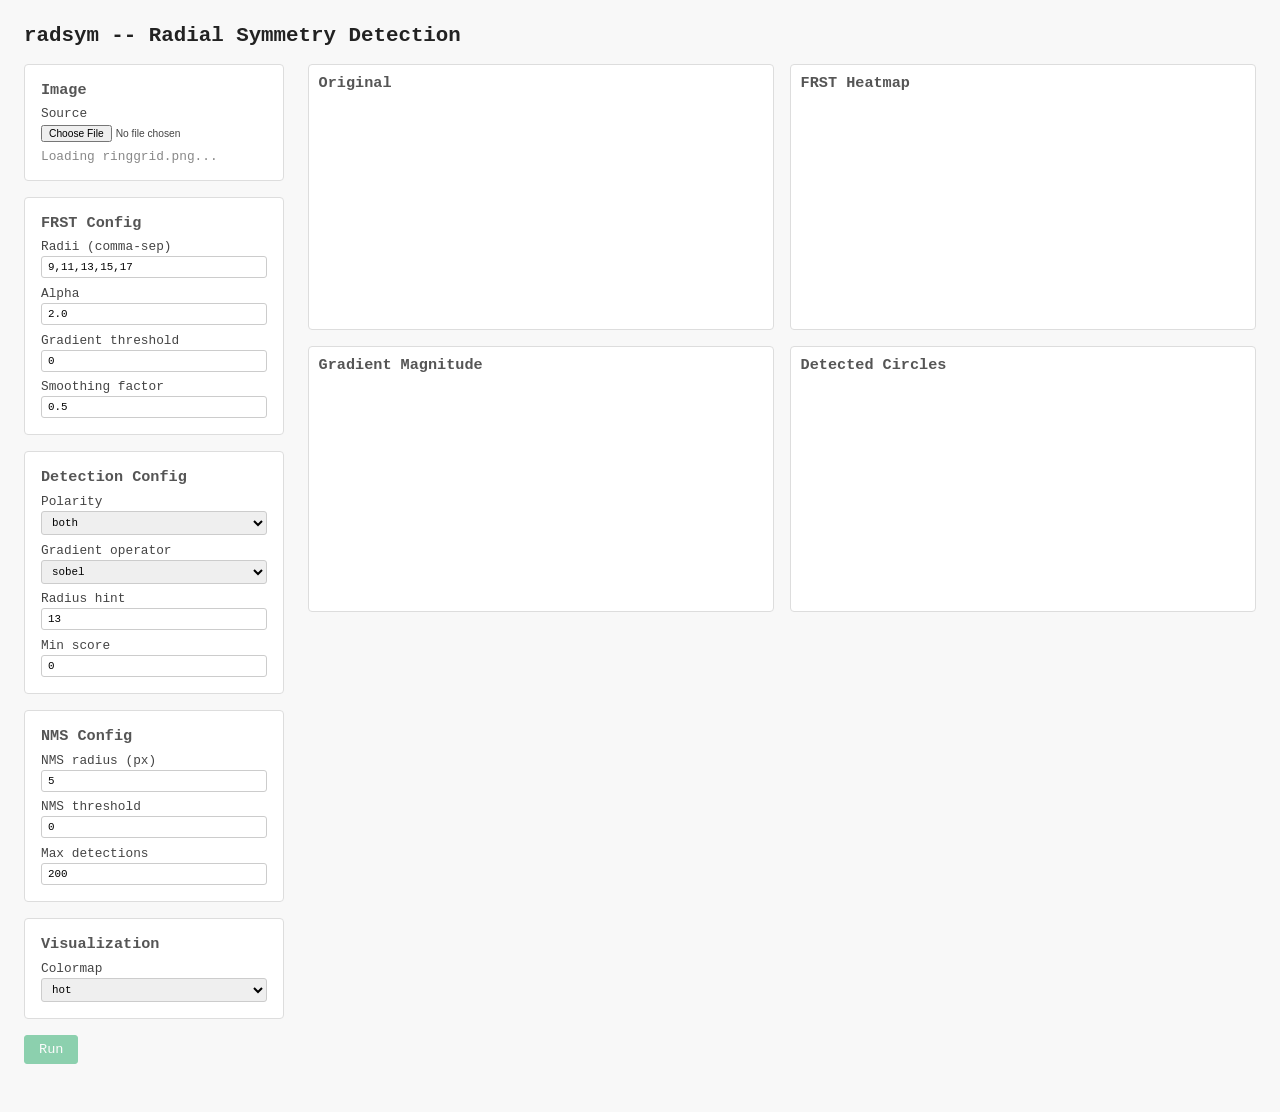
==== demo/index.html @ febe5641 "Add WASM correctness tests, browser demo, and CI fixes - Fix release-npm.yml tag parsing: strip `v` " ====
<!DOCTYPE html>
<html lang="en">
<head>
  <meta charset="utf-8">
  <title>radsym -- Radial Symmetry Detection</title>
  <style>
    * { box-sizing: border-box; margin: 0; padding: 0; }
    body { font-family: "SF Mono", "Menlo", "Consolas", monospace; background: #f8f8f8; color: #222; padding: 1.5em; }
    h1 { font-size: 1.3em; margin-bottom: 0.8em; }
    h2 { font-size: 0.95em; margin-bottom: 0.4em; color: #555; }

    .layout { display: flex; gap: 1.5em; }
    .sidebar { width: 260px; flex-shrink: 0; }
    .main { flex: 1; min-width: 0; }

    .panel { background: #fff; border: 1px solid #ddd; padding: 1em; margin-bottom: 1em; border-radius: 4px; }
    label { display: block; font-size: 0.8em; margin-top: 0.6em; color: #444; }
    label:first-child { margin-top: 0; }
    input[type="text"], input[type="number"], select {
      width: 100%; padding: 4px 6px; font-family: inherit; font-size: 0.85em;
      border: 1px solid #ccc; border-radius: 3px; margin-top: 2px;
    }

    .btn-row { display: flex; gap: 0.5em; margin-top: 1em; }
    button {
      padding: 6px 14px; font-family: inherit; font-size: 0.85em;
      border: 1px solid #888; border-radius: 3px; cursor: pointer; background: #fff;
    }
    button:hover { background: #eee; }
    button.primary { background: #2a6; color: #fff; border-color: #2a6; }
    button.primary:hover { background: #196; }
    button:disabled { opacity: 0.5; cursor: not-allowed; }

    .grid { display: grid; grid-template-columns: 1fr 1fr; gap: 1em; }
    .cell { background: #fff; border: 1px solid #ddd; padding: 0.6em; border-radius: 4px; }
    .cell h2 { margin-bottom: 0.3em; }
    .cell canvas { display: block; width: 100%; height: auto; image-rendering: pixelated; }

    #timing { font-size: 0.8em; color: #666; margin-top: 0.8em; line-height: 1.6; }
    #status { font-size: 0.8em; color: #888; margin-top: 0.5em; }

    input[type="file"] { font-size: 0.8em; margin-top: 4px; }
  </style>
</head>
<body>
  <h1>radsym -- Radial Symmetry Detection</h1>

  <div class="layout">
    <div class="sidebar">
      <div class="panel">
        <h2>Image</h2>
        <label>Source
          <input type="file" id="fileInput" accept="image/*">
        </label>
        <div id="status">Loading ringgrid.png...</div>
      </div>

      <div class="panel">
        <h2>FRST Config</h2>
        <label>Radii (comma-sep)
          <input type="text" id="radii" value="9,11,13,15,17">
        </label>
        <label>Alpha
          <input type="number" id="alpha" value="2.0" step="0.1" min="0.1">
        </label>
        <label>Gradient threshold
          <input type="number" id="gradThreshold" value="0" step="0.5" min="0">
        </label>
        <label>Smoothing factor
          <input type="number" id="smoothing" value="0.5" step="0.1" min="0">
        </label>
      </div>

      <div class="panel">
        <h2>Detection Config</h2>
        <label>Polarity
          <select id="polarity">
            <option value="dark">dark</option>
            <option value="bright">bright</option>
            <option value="both" selected>both</option>
          </select>
        </label>
        <label>Gradient operator
          <select id="gradOp">
            <option value="sobel" selected>sobel</option>
            <option value="scharr">scharr</option>
          </select>
        </label>
        <label>Radius hint
          <input type="number" id="radiusHint" value="13" step="1" min="1">
        </label>
        <label>Min score
          <input type="number" id="minScore" value="0" step="0.01" min="0">
        </label>
      </div>

      <div class="panel">
        <h2>NMS Config</h2>
        <label>NMS radius (px)
          <input type="number" id="nmsRadius" value="5" step="1" min="1">
        </label>
        <label>NMS threshold
          <input type="number" id="nmsThreshold" value="0" step="0.01" min="0">
        </label>
        <label>Max detections
          <input type="number" id="maxDetections" value="200" step="10" min="1">
        </label>
      </div>

      <div class="panel">
        <h2>Visualization</h2>
        <label>Colormap
          <select id="colormap">
            <option value="hot" selected>hot</option>
            <option value="jet">jet</option>
            <option value="magma">magma</option>
          </select>
        </label>
      </div>

      <div class="btn-row">
        <button id="runBtn" class="primary" disabled>Run</button>
      </div>
      <div id="timing"></div>
    </div>

    <div class="main">
      <div class="grid">
        <div class="cell">
          <h2>Original</h2>
          <canvas id="cvOriginal"></canvas>
        </div>
        <div class="cell">
          <h2>FRST Heatmap</h2>
          <canvas id="cvHeatmap"></canvas>
        </div>
        <div class="cell">
          <h2>Gradient Magnitude</h2>
          <canvas id="cvGradient"></canvas>
        </div>
        <div class="cell">
          <h2>Detected Circles</h2>
          <canvas id="cvCircles"></canvas>
        </div>
      </div>
    </div>
  </div>

  <script type="module" src="app.js"></script>
</body>
</html>
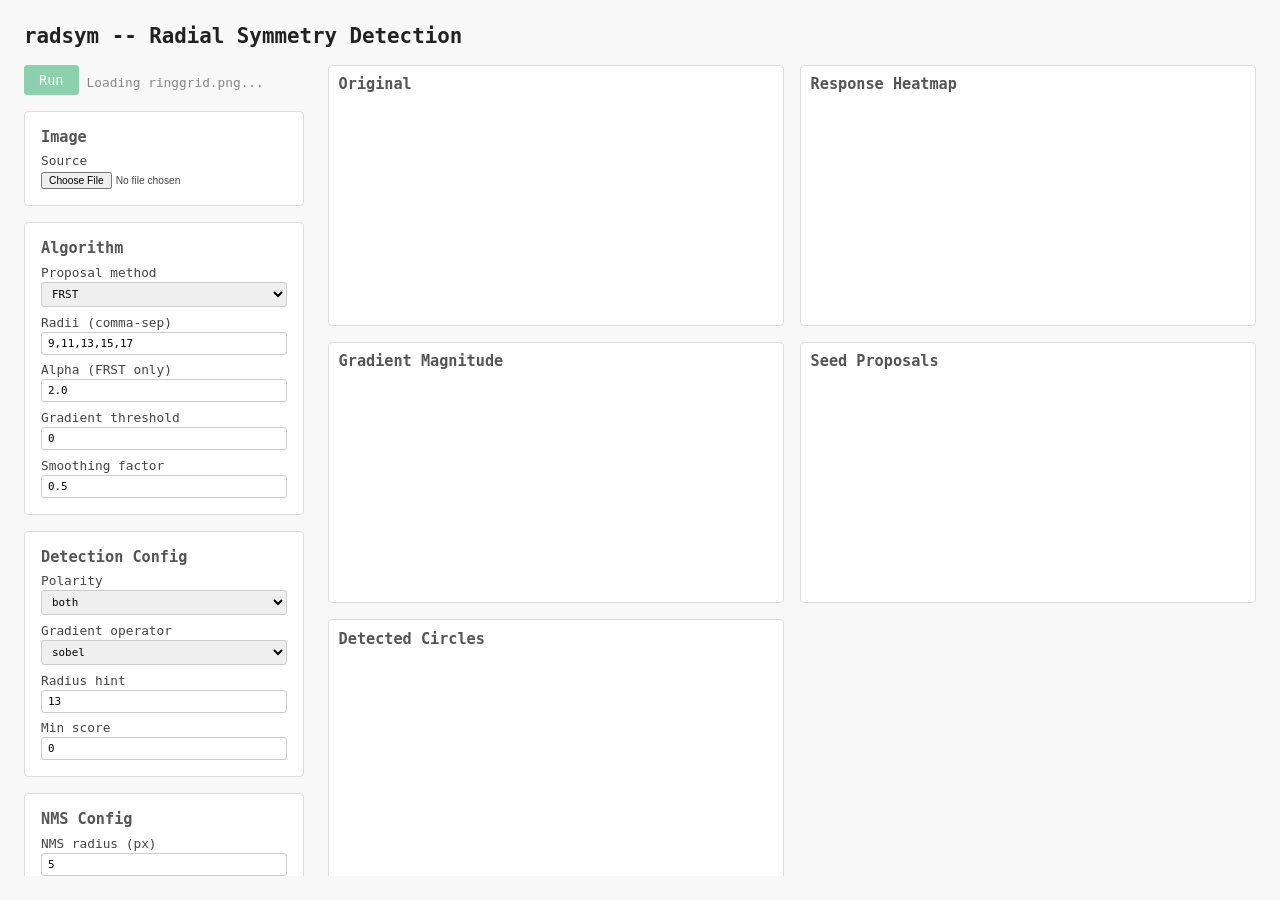
==== commit 62a12b67: "Restore gradient magnitude panel, independent scroll, Run button at top - Restore Gradient Magnitude" ====
--- a/demo/index.html
+++ b/demo/index.html
@@ -5,23 +5,32 @@
   <title>radsym -- Radial Symmetry Detection</title>
   <style>
     * { box-sizing: border-box; margin: 0; padding: 0; }
-    body { font-family: "SF Mono", "Menlo", "Consolas", monospace; background: #f8f8f8; color: #222; padding: 1.5em; }
-    h1 { font-size: 1.3em; margin-bottom: 0.8em; }
+    html, body { height: 100%; }
+    body { font-family: "SF Mono", "Menlo", "Consolas", monospace; background: #f8f8f8; color: #222; padding: 1.5em; display: flex; flex-direction: column; }
+    h1 { font-size: 1.3em; margin-bottom: 0.8em; flex-shrink: 0; }
     h2 { font-size: 0.95em; margin-bottom: 0.4em; color: #555; }
 
-    .layout { display: flex; gap: 1.5em; }
-    .sidebar { width: 260px; flex-shrink: 0; }
-    .main { flex: 1; min-width: 0; }
+    .layout { display: flex; gap: 1.5em; flex: 1; min-height: 0; }
+    .sidebar { width: 280px; flex-shrink: 0; overflow-y: auto; }
+    .main { flex: 1; min-width: 0; overflow-y: auto; }
 
     .panel { background: #fff; border: 1px solid #ddd; padding: 1em; margin-bottom: 1em; border-radius: 4px; }
     label { display: block; font-size: 0.8em; margin-top: 0.6em; color: #444; }
     label:first-child { margin-top: 0; }
+    label.inline { display: inline-flex; align-items: center; gap: 0.3em; margin-top: 0.5em; }
     input[type="text"], input[type="number"], select {
       width: 100%; padding: 4px 6px; font-family: inherit; font-size: 0.85em;
       border: 1px solid #ccc; border-radius: 3px; margin-top: 2px;
     }
-
-    .btn-row { display: flex; gap: 0.5em; margin-top: 1em; }
+    input[type="checkbox"] { margin: 0; }
+
+    details.panel > summary { cursor: pointer; list-style: none; }
+    details.panel > summary::-webkit-details-marker { display: none; }
+    details.panel > summary::before { content: "\25b6"; display: inline-block; width: 1em; font-size: 0.7em; transition: transform 0.15s; }
+    details.panel[open] > summary::before { transform: rotate(90deg); }
+    details.panel > summary h2 { display: inline; }
+
+    .btn-row { display: flex; gap: 0.5em; margin-bottom: 1em; }
     button {
       padding: 6px 14px; font-family: inherit; font-size: 0.85em;
       border: 1px solid #888; border-radius: 3px; cursor: pointer; background: #fff;
@@ -32,14 +41,16 @@
     button:disabled { opacity: 0.5; cursor: not-allowed; }
 
     .grid { display: grid; grid-template-columns: 1fr 1fr; gap: 1em; }
-    .cell { background: #fff; border: 1px solid #ddd; padding: 0.6em; border-radius: 4px; }
+    .cell { background: #fff; border: 1px solid #ddd; padding: 0.6em; border-radius: 4px; position: relative; }
     .cell h2 { margin-bottom: 0.3em; }
     .cell canvas { display: block; width: 100%; height: auto; image-rendering: pixelated; }
 
     #timing { font-size: 0.8em; color: #666; margin-top: 0.8em; line-height: 1.6; }
     #status { font-size: 0.8em; color: #888; margin-top: 0.5em; }
-
     input[type="file"] { font-size: 0.8em; margin-top: 4px; }
+
+    #detailBox { display: none; margin-top: 1em; }
+    #detailBox pre { font-size: 0.78em; line-height: 1.5; white-space: pre-wrap; }
   </style>
 </head>
 <body>
@@ -47,20 +58,33 @@
 
   <div class="layout">
     <div class="sidebar">
+      <div class="btn-row">
+        <button id="runBtn" class="primary" disabled>Run</button>
+        <span id="status" style="font-size:0.8em; color:#888; align-self:center;">Loading ringgrid.png...</span>
+      </div>
+      <div id="timing"></div>
+
       <div class="panel">
         <h2>Image</h2>
         <label>Source
           <input type="file" id="fileInput" accept="image/*">
         </label>
-        <div id="status">Loading ringgrid.png...</div>
-      </div>
-
-      <div class="panel">
-        <h2>FRST Config</h2>
+      </div>
+
+      <div class="panel">
+        <h2>Algorithm</h2>
+        <label>Proposal method
+          <select id="algorithm">
+            <option value="frst" selected>FRST</option>
+            <option value="frst_fused">FRST (fused)</option>
+            <option value="rsd">RSD</option>
+            <option value="rsd_fused">RSD (fused)</option>
+          </select>
+        </label>
         <label>Radii (comma-sep)
           <input type="text" id="radii" value="9,11,13,15,17">
         </label>
-        <label>Alpha
+        <label>Alpha (FRST only)
           <input type="number" id="alpha" value="2.0" step="0.1" min="0.1">
         </label>
         <label>Gradient threshold
@@ -107,6 +131,41 @@
         </label>
       </div>
 
+      <details class="panel">
+        <summary><h2>Support Scoring</h2></summary>
+        <label>Angular samples
+          <input type="number" id="numAngularSamples" value="64" step="8" min="4">
+        </label>
+        <label>Radial samples
+          <input type="number" id="numRadialSamples" value="9" step="1" min="1">
+        </label>
+        <label>Annulus margin
+          <input type="number" id="annulusMargin" value="0.3" step="0.05" min="0.01">
+        </label>
+        <label>Min samples
+          <input type="number" id="minSamples" value="8" step="1" min="1">
+        </label>
+        <label>Weight: ringness
+          <input type="number" id="weightRingness" value="0.6" step="0.05" min="0" max="1">
+        </label>
+        <label>Weight: coverage
+          <input type="number" id="weightCoverage" value="0.4" step="0.05" min="0" max="1">
+        </label>
+      </details>
+
+      <details class="panel">
+        <summary><h2>Refinement</h2></summary>
+        <label>Max iterations
+          <input type="number" id="maxIterations" value="10" step="1" min="1">
+        </label>
+        <label>Convergence tolerance (px)
+          <input type="number" id="convergenceTol" value="0.1" step="0.01" min="0.001">
+        </label>
+        <label>Max center drift (x radius)
+          <input type="number" id="maxCenterDrift" value="0.5" step="0.1" min="0.1">
+        </label>
+      </details>
+
       <div class="panel">
         <h2>Visualization</h2>
         <label>Colormap
@@ -116,12 +175,19 @@
             <option value="magma">magma</option>
           </select>
         </label>
-      </div>
-
-      <div class="btn-row">
-        <button id="runBtn" class="primary" disabled>Run</button>
-      </div>
-      <div id="timing"></div>
+        <label>Overlay color mode
+          <select id="colorMode">
+            <option value="score" selected>Total score</option>
+            <option value="ringness">Ringness</option>
+            <option value="coverage">Angular coverage</option>
+            <option value="status">Refinement status</option>
+          </select>
+        </label>
+        <label class="inline"><input type="checkbox" id="showLabels"> Score labels</label>
+        <label class="inline"><input type="checkbox" id="showAnnulus"> Annulus rings</label>
+        <label class="inline"><input type="checkbox" id="showStatus"> Status icons</label>
+        <label class="inline"><input type="checkbox" id="showLegend" checked> Legend</label>
+      </div>
     </div>
 
     <div class="main">
@@ -131,7 +197,7 @@
           <canvas id="cvOriginal"></canvas>
         </div>
         <div class="cell">
-          <h2>FRST Heatmap</h2>
+          <h2 id="heatmapTitle">Response Heatmap</h2>
           <canvas id="cvHeatmap"></canvas>
         </div>
         <div class="cell">
@@ -139,9 +205,17 @@
           <canvas id="cvGradient"></canvas>
         </div>
         <div class="cell">
+          <h2>Seed Proposals</h2>
+          <canvas id="cvProposals"></canvas>
+        </div>
+        <div class="cell">
           <h2>Detected Circles</h2>
           <canvas id="cvCircles"></canvas>
         </div>
+      </div>
+      <div id="detailBox" class="panel">
+        <h2>Detection Detail</h2>
+        <pre id="detailContent">Click a detection in the overlay to inspect it.</pre>
       </div>
     </div>
   </div>
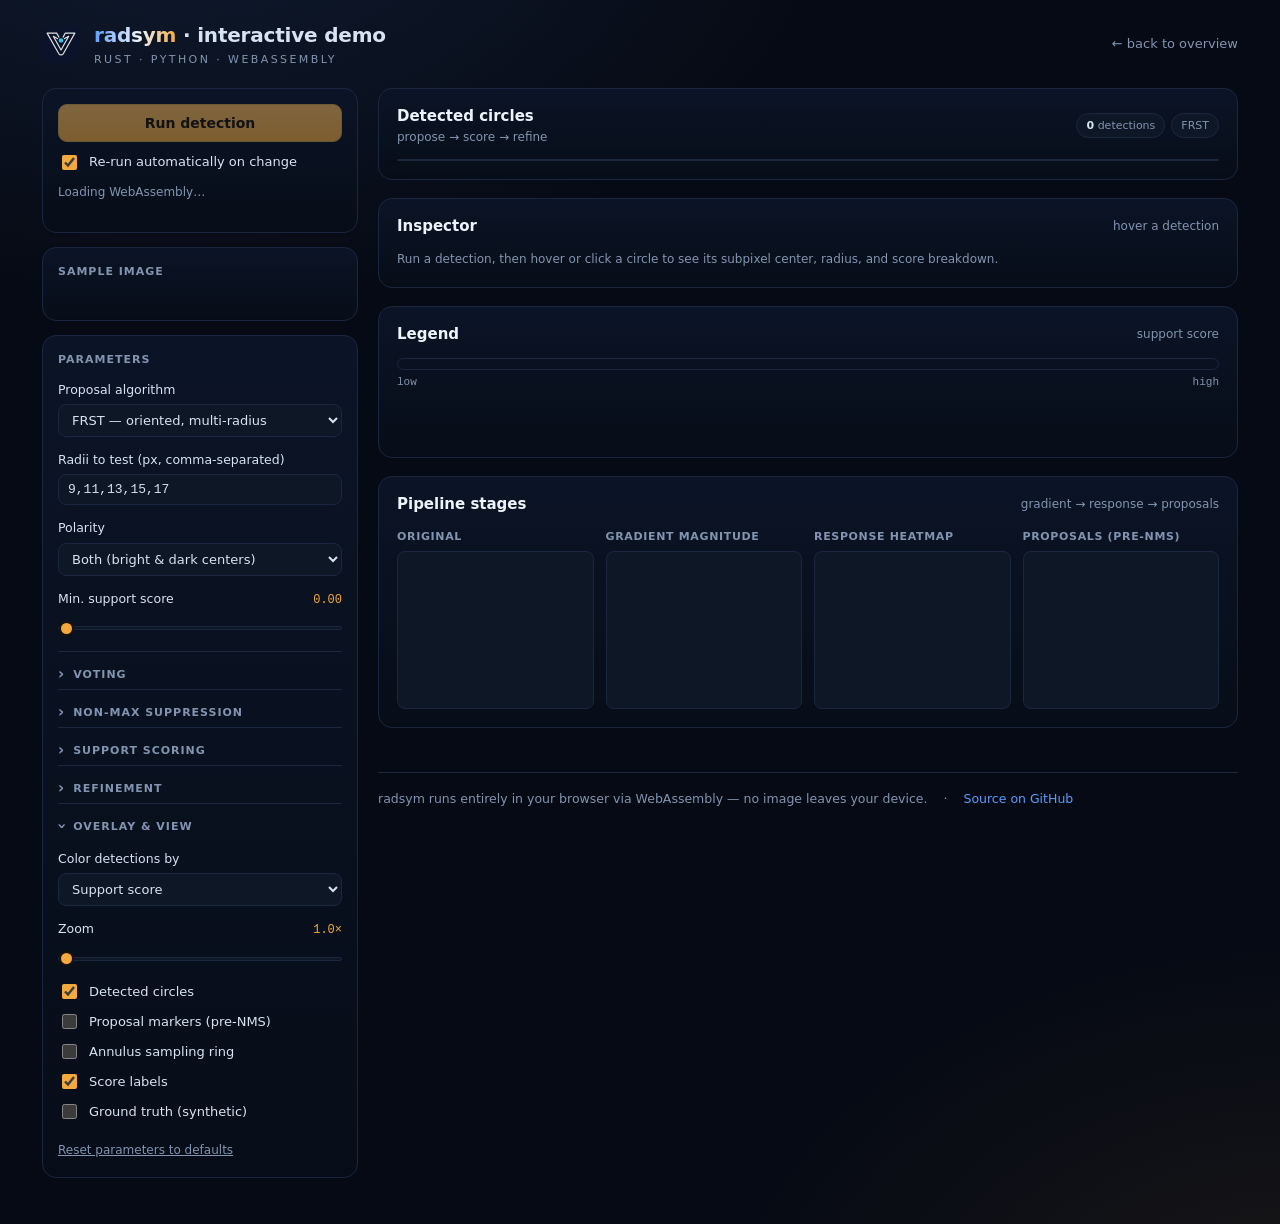
==== commit c7675213: "feat(demo): redesign the WebAssembly demo - Rebuild the browser demo with the vitavision brand syste" ====
--- a/demo/index.html
+++ b/demo/index.html
@@ -1,225 +1,287 @@
-<!DOCTYPE html>
+<!doctype html>
 <html lang="en">
-<head>
-  <meta charset="utf-8">
-  <title>radsym -- Radial Symmetry Detection</title>
-  <style>
-    * { box-sizing: border-box; margin: 0; padding: 0; }
-    html, body { height: 100%; }
-    body { font-family: "SF Mono", "Menlo", "Consolas", monospace; background: #f8f8f8; color: #222; padding: 1.5em; display: flex; flex-direction: column; }
-    h1 { font-size: 1.3em; margin-bottom: 0.8em; flex-shrink: 0; }
-    h2 { font-size: 0.95em; margin-bottom: 0.4em; color: #555; }
-
-    .layout { display: flex; gap: 1.5em; flex: 1; min-height: 0; }
-    .sidebar { width: 280px; flex-shrink: 0; overflow-y: auto; }
-    .main { flex: 1; min-width: 0; overflow-y: auto; }
-
-    .panel { background: #fff; border: 1px solid #ddd; padding: 1em; margin-bottom: 1em; border-radius: 4px; }
-    label { display: block; font-size: 0.8em; margin-top: 0.6em; color: #444; }
-    label:first-child { margin-top: 0; }
-    label.inline { display: inline-flex; align-items: center; gap: 0.3em; margin-top: 0.5em; }
-    input[type="text"], input[type="number"], select {
-      width: 100%; padding: 4px 6px; font-family: inherit; font-size: 0.85em;
-      border: 1px solid #ccc; border-radius: 3px; margin-top: 2px;
-    }
-    input[type="checkbox"] { margin: 0; }
-
-    details.panel > summary { cursor: pointer; list-style: none; }
-    details.panel > summary::-webkit-details-marker { display: none; }
-    details.panel > summary::before { content: "\25b6"; display: inline-block; width: 1em; font-size: 0.7em; transition: transform 0.15s; }
-    details.panel[open] > summary::before { transform: rotate(90deg); }
-    details.panel > summary h2 { display: inline; }
-
-    .btn-row { display: flex; gap: 0.5em; margin-bottom: 1em; }
-    button {
-      padding: 6px 14px; font-family: inherit; font-size: 0.85em;
-      border: 1px solid #888; border-radius: 3px; cursor: pointer; background: #fff;
-    }
-    button:hover { background: #eee; }
-    button.primary { background: #2a6; color: #fff; border-color: #2a6; }
-    button.primary:hover { background: #196; }
-    button:disabled { opacity: 0.5; cursor: not-allowed; }
-
-    .grid { display: grid; grid-template-columns: 1fr 1fr; gap: 1em; }
-    .cell { background: #fff; border: 1px solid #ddd; padding: 0.6em; border-radius: 4px; position: relative; }
-    .cell h2 { margin-bottom: 0.3em; }
-    .cell canvas { display: block; width: 100%; height: auto; image-rendering: pixelated; }
-
-    #timing { font-size: 0.8em; color: #666; margin-top: 0.8em; line-height: 1.6; }
-    #status { font-size: 0.8em; color: #888; margin-top: 0.5em; }
-    input[type="file"] { font-size: 0.8em; margin-top: 4px; }
-
-    #detailBox { display: none; margin-top: 1em; }
-    #detailBox pre { font-size: 0.78em; line-height: 1.5; white-space: pre-wrap; }
-  </style>
-</head>
-<body>
-  <h1>radsym -- Radial Symmetry Detection</h1>
-
-  <div class="layout">
-    <div class="sidebar">
-      <div class="btn-row">
-        <button id="runBtn" class="primary" disabled>Run</button>
-        <span id="status" style="font-size:0.8em; color:#888; align-self:center;">Loading ringgrid.png...</span>
-      </div>
-      <div id="timing"></div>
-
-      <div class="panel">
-        <h2>Image</h2>
-        <label>Source
-          <input type="file" id="fileInput" accept="image/*">
-        </label>
-      </div>
-
-      <div class="panel">
-        <h2>Algorithm</h2>
-        <label>Proposal method
-          <select id="algorithm">
-            <option value="frst" selected>FRST</option>
-            <option value="frst_fused">FRST (fused)</option>
-            <option value="rsd">RSD</option>
-            <option value="rsd_fused">RSD (fused)</option>
-          </select>
-        </label>
-        <label>Radii (comma-sep)
-          <input type="text" id="radii" value="9,11,13,15,17">
-        </label>
-        <label>Alpha (FRST only)
-          <input type="number" id="alpha" value="2.0" step="0.1" min="0.1">
-        </label>
-        <label>Gradient threshold
-          <input type="number" id="gradThreshold" value="0" step="0.5" min="0">
-        </label>
-        <label>Smoothing factor
-          <input type="number" id="smoothing" value="0.5" step="0.1" min="0">
-        </label>
-      </div>
-
-      <div class="panel">
-        <h2>Detection Config</h2>
-        <label>Polarity
-          <select id="polarity">
-            <option value="dark">dark</option>
-            <option value="bright">bright</option>
-            <option value="both" selected>both</option>
-          </select>
-        </label>
-        <label>Gradient operator
-          <select id="gradOp">
-            <option value="sobel" selected>sobel</option>
-            <option value="scharr">scharr</option>
-          </select>
-        </label>
-        <label>Radius hint
-          <input type="number" id="radiusHint" value="13" step="1" min="1">
-        </label>
-        <label>Min score
-          <input type="number" id="minScore" value="0" step="0.01" min="0">
-        </label>
-      </div>
-
-      <div class="panel">
-        <h2>NMS Config</h2>
-        <label>NMS radius (px)
-          <input type="number" id="nmsRadius" value="5" step="1" min="1">
-        </label>
-        <label>NMS threshold
-          <input type="number" id="nmsThreshold" value="0" step="0.01" min="0">
-        </label>
-        <label>Max detections
-          <input type="number" id="maxDetections" value="200" step="10" min="1">
-        </label>
-      </div>
-
-      <details class="panel">
-        <summary><h2>Support Scoring</h2></summary>
-        <label>Angular samples
-          <input type="number" id="numAngularSamples" value="64" step="8" min="4">
-        </label>
-        <label>Radial samples
-          <input type="number" id="numRadialSamples" value="9" step="1" min="1">
-        </label>
-        <label>Annulus margin
-          <input type="number" id="annulusMargin" value="0.3" step="0.05" min="0.01">
-        </label>
-        <label>Min samples
-          <input type="number" id="minSamples" value="8" step="1" min="1">
-        </label>
-        <label>Weight: ringness
-          <input type="number" id="weightRingness" value="0.6" step="0.05" min="0" max="1">
-        </label>
-        <label>Weight: coverage
-          <input type="number" id="weightCoverage" value="0.4" step="0.05" min="0" max="1">
-        </label>
-      </details>
-
-      <details class="panel">
-        <summary><h2>Refinement</h2></summary>
-        <label>Max iterations
-          <input type="number" id="maxIterations" value="10" step="1" min="1">
-        </label>
-        <label>Convergence tolerance (px)
-          <input type="number" id="convergenceTol" value="0.1" step="0.01" min="0.001">
-        </label>
-        <label>Max center drift (x radius)
-          <input type="number" id="maxCenterDrift" value="0.5" step="0.1" min="0.1">
-        </label>
-      </details>
-
-      <div class="panel">
-        <h2>Visualization</h2>
-        <label>Colormap
-          <select id="colormap">
-            <option value="hot" selected>hot</option>
-            <option value="jet">jet</option>
-            <option value="magma">magma</option>
-          </select>
-        </label>
-        <label>Overlay color mode
-          <select id="colorMode">
-            <option value="score" selected>Total score</option>
-            <option value="ringness">Ringness</option>
-            <option value="coverage">Angular coverage</option>
-            <option value="status">Refinement status</option>
-          </select>
-        </label>
-        <label class="inline"><input type="checkbox" id="showLabels"> Score labels</label>
-        <label class="inline"><input type="checkbox" id="showAnnulus"> Annulus rings</label>
-        <label class="inline"><input type="checkbox" id="showStatus"> Status icons</label>
-        <label class="inline"><input type="checkbox" id="showLegend" checked> Legend</label>
+  <head>
+    <meta charset="utf-8" />
+    <meta name="viewport" content="width=device-width, initial-scale=1" />
+    <title>radsym — interactive demo</title>
+    <meta
+      name="description"
+      content="Run the radsym radial symmetry detector in your browser via WebAssembly: pick a sample, tune FRST/RSD parameters live, and inspect pixel-accurate overlays."
+    />
+    <link rel="icon" type="image/svg+xml" href="./vv-logo.svg" />
+    <link rel="stylesheet" href="./styles.css" />
+  </head>
+  <body>
+    <div class="app">
+      <header class="topbar">
+        <img src="./vv-logo.svg" alt="vitavision" />
+        <div>
+          <div class="title"><b>radsym</b> · interactive demo</div>
+          <div class="tag">Rust · Python · WebAssembly</div>
+        </div>
+        <span class="spacer"></span>
+        <a class="home" href="../">← back to overview</a>
+      </header>
+
+      <div class="layout">
+        <!-- ============================ SIDEBAR ============================ -->
+        <aside class="sidebar">
+          <section class="card">
+            <div class="run-row">
+              <button class="btn primary" id="runBtn" disabled>Run detection</button>
+              <label class="check" style="margin: 0">
+                <input type="checkbox" id="autoRun" checked />
+                Re-run automatically on change
+              </label>
+              <div class="status" id="status">Loading WebAssembly…</div>
+              <div class="timings" id="timings"></div>
+            </div>
+          </section>
+
+          <section class="card">
+            <h2 class="section-title">Sample image</h2>
+            <div class="gallery" id="gallery"></div>
+            <input type="file" id="fileInput" accept="image/*" hidden />
+            <p class="gallery-caption" id="galleryCaption"></p>
+          </section>
+
+          <section class="card">
+            <h2 class="section-title">Parameters</h2>
+
+            <div class="field">
+              <label for="algorithm">Proposal algorithm</label>
+              <select id="algorithm">
+                <option value="frst">FRST — oriented, multi-radius</option>
+                <option value="frst_fused">FRST (fused) — faster</option>
+                <option value="rsd">RSD — magnitude only</option>
+                <option value="rsd_fused">RSD (fused)</option>
+              </select>
+            </div>
+
+            <div class="field">
+              <label for="radii">Radii to test (px, comma-separated)</label>
+              <input type="text" id="radii" value="9,11,13,15,17" />
+            </div>
+
+            <div class="field">
+              <label for="polarity">Polarity</label>
+              <select id="polarity">
+                <option value="both">Both (bright &amp; dark centers)</option>
+                <option value="bright">Bright center on dark</option>
+                <option value="dark">Dark center on bright</option>
+              </select>
+            </div>
+
+            <div class="field">
+              <label for="minScore">Min. support score <span class="val" id="minScore-val">0.00</span></label>
+              <input type="range" id="minScore" min="0" max="1" step="0.01" value="0" />
+            </div>
+
+            <!-- Voting -->
+            <details class="group">
+              <summary>Voting</summary>
+              <div class="fields">
+                <div class="field">
+                  <label for="gradientOperator">Gradient operator</label>
+                  <select id="gradientOperator">
+                    <option value="sobel">Sobel</option>
+                    <option value="scharr">Scharr</option>
+                  </select>
+                </div>
+                <div class="field">
+                  <label for="radiusHint">Radius hint (px) <span class="val" id="radiusHint-val">10.0</span></label>
+                  <input type="range" id="radiusHint" min="2" max="48" step="0.5" value="10" />
+                </div>
+                <div class="field">
+                  <label for="alpha">Alpha — radial strictness <span class="val" id="alpha-val">2.0</span></label>
+                  <input type="range" id="alpha" min="0.5" max="5" step="0.1" value="2" />
+                </div>
+                <div class="field">
+                  <label for="gradientThreshold">Gradient threshold <span class="val" id="gradientThreshold-val">0.0</span></label>
+                  <input type="range" id="gradientThreshold" min="0" max="60" step="1" value="0" />
+                </div>
+                <div class="field">
+                  <label for="smoothingFactor">Smoothing factor <span class="val" id="smoothingFactor-val">0.5</span></label>
+                  <input type="range" id="smoothingFactor" min="0" max="3" step="0.1" value="0.5" />
+                </div>
+              </div>
+            </details>
+
+            <!-- NMS -->
+            <details class="group">
+              <summary>Non-max suppression</summary>
+              <div class="fields">
+                <div class="field">
+                  <label for="nmsRadius">NMS radius (px) <span class="val" id="nmsRadius-val">5</span></label>
+                  <input type="range" id="nmsRadius" min="1" max="40" step="1" value="5" />
+                </div>
+                <div class="field">
+                  <label for="nmsThreshold">NMS threshold <span class="val" id="nmsThreshold-val">0.00</span></label>
+                  <input type="range" id="nmsThreshold" min="0" max="1" step="0.01" value="0" />
+                </div>
+                <div class="field">
+                  <label for="maxDetections">Max detections</label>
+                  <input type="number" id="maxDetections" min="1" max="2000" step="1" value="1000" />
+                </div>
+              </div>
+            </details>
+
+            <!-- Support scoring -->
+            <details class="group">
+              <summary>Support scoring</summary>
+              <div class="fields">
+                <div class="field">
+                  <label for="numAngular">Angular samples <span class="val" id="numAngular-val">64</span></label>
+                  <input type="range" id="numAngular" min="8" max="128" step="4" value="64" />
+                </div>
+                <div class="field">
+                  <label for="numRadial">Radial samples <span class="val" id="numRadial-val">9</span></label>
+                  <input type="range" id="numRadial" min="3" max="19" step="1" value="9" />
+                </div>
+                <div class="field">
+                  <label for="annulusMargin">Annulus margin <span class="val" id="annulusMargin-val">0.30</span></label>
+                  <input type="range" id="annulusMargin" min="0.05" max="0.6" step="0.01" value="0.3" />
+                </div>
+                <div class="field">
+                  <label for="minSamples">Min. samples <span class="val" id="minSamples-val">8</span></label>
+                  <input type="range" id="minSamples" min="4" max="32" step="1" value="8" />
+                </div>
+                <div class="field">
+                  <label for="weightRingness">Weight: ringness <span class="val" id="weightRingness-val">0.60</span></label>
+                  <input type="range" id="weightRingness" min="0" max="1" step="0.05" value="0.6" />
+                </div>
+                <div class="field">
+                  <label for="weightCoverage">Weight: coverage <span class="val" id="weightCoverage-val">0.40</span></label>
+                  <input type="range" id="weightCoverage" min="0" max="1" step="0.05" value="0.4" />
+                </div>
+              </div>
+            </details>
+
+            <!-- Refinement -->
+            <details class="group">
+              <summary>Refinement</summary>
+              <div class="fields">
+                <div class="field">
+                  <label for="maxIterations">Max iterations <span class="val" id="maxIterations-val">10</span></label>
+                  <input type="range" id="maxIterations" min="1" max="30" step="1" value="10" />
+                </div>
+                <div class="field">
+                  <label for="convergenceTol">Convergence tol (px) <span class="val" id="convergenceTol-val">0.10</span></label>
+                  <input type="range" id="convergenceTol" min="0.01" max="1" step="0.01" value="0.1" />
+                </div>
+                <div class="field">
+                  <label for="maxCenterDrift">Max center drift <span class="val" id="maxCenterDrift-val">0.50</span></label>
+                  <input type="range" id="maxCenterDrift" min="0.1" max="2" step="0.05" value="0.5" />
+                </div>
+              </div>
+            </details>
+
+            <!-- Overlays -->
+            <details class="group" open>
+              <summary>Overlay &amp; view</summary>
+              <div class="fields">
+                <div class="field">
+                  <label for="colorMode">Color detections by</label>
+                  <select id="colorMode">
+                    <option value="score">Support score</option>
+                    <option value="ringness">Ringness</option>
+                    <option value="coverage">Angular coverage</option>
+                    <option value="status">Refinement status</option>
+                    <option value="uniform">Uniform (amber)</option>
+                  </select>
+                </div>
+                <div class="field">
+                  <label for="zoom">Zoom <span class="val" id="zoom-val">1.0×</span></label>
+                  <input type="range" id="zoom" min="1" max="6" step="0.5" value="1" />
+                </div>
+                <label class="check"><input type="checkbox" id="showDetections" checked /> Detected circles</label>
+                <label class="check"><input type="checkbox" id="showProposals" /> Proposal markers (pre-NMS)</label>
+                <label class="check"><input type="checkbox" id="showAnnulus" /> Annulus sampling ring</label>
+                <label class="check"><input type="checkbox" id="showLabels" checked /> Score labels</label>
+                <label class="check"><input type="checkbox" id="showGroundTruth" /> Ground truth (synthetic)</label>
+              </div>
+            </details>
+
+            <div style="margin-top: 14px">
+              <button class="link-btn" id="resetBtn">Reset parameters to defaults</button>
+            </div>
+          </section>
+        </aside>
+
+        <!-- ============================= MAIN ============================= -->
+        <main class="main">
+          <section class="card">
+            <div class="stage-head">
+              <div>
+                <h2>Detected circles</h2>
+                <div class="sub" id="resultSub">propose → score → refine</div>
+              </div>
+              <div class="chips">
+                <span class="chip" id="chipCount"><b>0</b> detections</span>
+                <span class="chip" id="chipAlgo">FRST</span>
+              </div>
+            </div>
+            <div class="viewport-wrap" id="viewportWrap">
+              <div class="viewport" id="viewport">
+                <canvas id="cvImage" class="image"></canvas>
+                <canvas id="cvOverlay" class="overlay"></canvas>
+              </div>
+            </div>
+          </section>
+
+          <section class="card">
+            <div class="stage-head"><h2>Inspector</h2><div class="sub" id="inspectorSub">hover a detection</div></div>
+            <div class="inspector" id="inspector">
+              <div class="inspector-hint">Run a detection, then hover or click a circle to see its subpixel center, radius, and score breakdown.</div>
+            </div>
+          </section>
+
+          <section class="card">
+            <div class="stage-head"><h2>Legend</h2><div class="sub" id="legendMode">support score</div></div>
+            <div class="legend">
+              <div>
+                <div class="ramp" id="legendRamp"></div>
+                <div class="ramp-labels"><span>low</span><span id="legendMax">high</span></div>
+              </div>
+              <div class="items" id="legendItems"></div>
+              <p class="note" id="legendNote"></p>
+            </div>
+          </section>
+
+          <section class="card">
+            <div class="stage-head"><h2>Pipeline stages</h2><div class="sub">gradient → response → proposals</div></div>
+            <div class="stages">
+              <div class="stage-cell">
+                <h3>Original</h3>
+                <div class="frame"><canvas id="cvOriginal"></canvas></div>
+              </div>
+              <div class="stage-cell">
+                <h3>Gradient magnitude</h3>
+                <div class="frame"><canvas id="cvGradient"></canvas></div>
+              </div>
+              <div class="stage-cell">
+                <h3 id="heatmapTitle">Response heatmap</h3>
+                <div class="frame"><canvas id="cvHeatmap"></canvas></div>
+              </div>
+              <div class="stage-cell">
+                <h3>Proposals (pre-NMS)</h3>
+                <div class="frame">
+                  <canvas id="cvProposals"></canvas>
+                  <canvas id="cvProposalsOv" class="ov"></canvas>
+                </div>
+              </div>
+            </div>
+          </section>
+
+          <footer class="footer">
+            <span>radsym runs entirely in your browser via WebAssembly — no image leaves your device.</span>
+            <span>·</span>
+            <span><a href="https://github.com/VitalyVorobyev/radsym">Source on GitHub</a></span>
+          </footer>
+        </main>
       </div>
     </div>
 
-    <div class="main">
-      <div class="grid">
-        <div class="cell">
-          <h2>Original</h2>
-          <canvas id="cvOriginal"></canvas>
-        </div>
-        <div class="cell">
-          <h2 id="heatmapTitle">Response Heatmap</h2>
-          <canvas id="cvHeatmap"></canvas>
-        </div>
-        <div class="cell">
-          <h2>Gradient Magnitude</h2>
-          <canvas id="cvGradient"></canvas>
-        </div>
-        <div class="cell">
-          <h2>Seed Proposals</h2>
-          <canvas id="cvProposals"></canvas>
-        </div>
-        <div class="cell">
-          <h2>Detected Circles</h2>
-          <canvas id="cvCircles"></canvas>
-        </div>
-      </div>
-      <div id="detailBox" class="panel">
-        <h2>Detection Detail</h2>
-        <pre id="detailContent">Click a detection in the overlay to inspect it.</pre>
-      </div>
-    </div>
-  </div>
-
-  <script type="module" src="app.js"></script>
-</body>
+    <script type="module" src="./app.js"></script>
+  </body>
 </html>
--- a/demo/styles.css
+++ b/demo/styles.css
@@ -0,0 +1,325 @@
+/* radsym interactive demo — visual system matched to the vitavision landing
+   and performance pages (.github/pages/*). Dark navy, amber demo accent. */
+
+:root {
+  color-scheme: dark;
+  --bg: #060a14;
+  --card: #0b1426;
+  --card-2: #070d18;
+  --edge: #1b2740;
+  --track: #0e1726;
+  --ink: #d8e3f2;
+  --ink-bright: #eef4fb;
+  --muted: #8294b0;
+  --blue: #5b9dff;
+  --amber: #f2a93d;
+  --teal: #33c6e3;
+  --green: #3ddc84;
+  --rose: #ff6b6b;
+  --font-sans: ui-sans-serif, system-ui, -apple-system, "Segoe UI", Roboto, sans-serif;
+  --font-mono: ui-monospace, SFMono-Regular, Menlo, Consolas, monospace;
+  --radius: 14px;
+}
+
+* { box-sizing: border-box; }
+
+html, body { margin: 0; min-height: 100%; }
+
+body {
+  background:
+    radial-gradient(1100px 700px at 14% -10%, rgba(91, 157, 255, 0.12), transparent 60%),
+    radial-gradient(1000px 720px at 102% 112%, rgba(242, 169, 61, 0.09), transparent 60%),
+    var(--bg);
+  color: var(--ink);
+  font: 15px/1.55 var(--font-sans);
+  min-height: 100vh;
+}
+
+a { color: var(--blue); text-decoration: none; }
+a:hover { text-decoration: underline; }
+
+/* ---------- App shell ---------------------------------------------------- */
+
+.app {
+  max-width: 1240px;
+  margin: 0 auto;
+  padding: 20px 22px 48px;
+}
+
+.topbar {
+  display: flex;
+  align-items: center;
+  gap: 14px;
+  margin-bottom: 20px;
+}
+.topbar img { width: 38px; height: 38px; border-radius: 9px; }
+.topbar .title { font-size: 20px; font-weight: 650; letter-spacing: -0.01em; }
+.topbar .title b {
+  background: linear-gradient(96deg, var(--blue), var(--ink-bright) 55%, var(--amber));
+  -webkit-background-clip: text; background-clip: text; color: transparent;
+}
+.topbar .tag {
+  letter-spacing: 0.22em; text-transform: uppercase;
+  font-size: 11px; color: var(--muted);
+}
+.topbar .spacer { flex: 1; }
+.topbar .home { font-size: 13px; color: var(--muted); }
+.topbar .home:hover { color: var(--blue); }
+
+.layout {
+  display: grid;
+  grid-template-columns: 316px minmax(0, 1fr);
+  gap: 20px;
+  align-items: start;
+}
+@media (max-width: 900px) {
+  .layout { grid-template-columns: 1fr; }
+}
+
+/* ---------- Cards & sections -------------------------------------------- */
+
+.card {
+  border: 1px solid var(--edge);
+  border-radius: var(--radius);
+  background: linear-gradient(180deg, var(--card), var(--card-2));
+}
+.sidebar { display: flex; flex-direction: column; gap: 14px; }
+.sidebar .card { padding: 15px 15px 16px; }
+
+.section-title {
+  text-transform: uppercase;
+  letter-spacing: 0.09em;
+  font-size: 11px;
+  font-weight: 650;
+  color: var(--muted);
+  margin: 0 0 12px;
+}
+
+/* Collapsible advanced groups */
+details.group { border-top: 1px solid var(--edge); padding-top: 12px; margin-top: 4px; }
+details.group[open] { padding-bottom: 2px; }
+details.group > summary {
+  list-style: none; cursor: pointer; user-select: none;
+  display: flex; align-items: center; gap: 8px;
+  text-transform: uppercase; letter-spacing: 0.09em;
+  font-size: 11px; font-weight: 650; color: var(--muted);
+  padding: 2px 0;
+}
+details.group > summary::-webkit-details-marker { display: none; }
+details.group > summary::before {
+  content: "›"; font-size: 15px; line-height: 1;
+  transition: transform 0.15s ease; color: var(--muted);
+}
+details.group[open] > summary::before { transform: rotate(90deg); }
+details.group > summary:hover { color: var(--ink); }
+details.group .fields { padding-top: 12px; }
+
+/* ---------- Form controls ----------------------------------------------- */
+
+.field { margin-bottom: 13px; }
+.field:last-child { margin-bottom: 2px; }
+.field > label {
+  display: flex; justify-content: space-between; align-items: baseline;
+  font-size: 12.5px; color: var(--ink); margin-bottom: 5px;
+}
+.field .val {
+  font-family: var(--font-mono); font-size: 12px;
+  color: var(--amber); font-variant-numeric: tabular-nums;
+}
+
+input[type="text"], input[type="number"], select {
+  width: 100%;
+  background: var(--track);
+  border: 1px solid var(--edge);
+  border-radius: 8px;
+  color: var(--ink);
+  font: 13px var(--font-mono);
+  padding: 7px 9px;
+}
+input[type="text"]:focus, input[type="number"]:focus, select:focus {
+  outline: none; border-color: var(--blue);
+  box-shadow: 0 0 0 3px rgba(91, 157, 255, 0.16);
+}
+select { font-family: var(--font-sans); cursor: pointer; }
+
+/* Range sliders */
+input[type="range"] {
+  -webkit-appearance: none; appearance: none;
+  width: 100%; height: 4px; border-radius: 3px;
+  background: var(--track); border: 1px solid var(--edge);
+  margin: 6px 0 0;
+}
+input[type="range"]::-webkit-slider-thumb {
+  -webkit-appearance: none; appearance: none;
+  width: 15px; height: 15px; border-radius: 50%;
+  background: var(--amber); border: 2px solid #1a1206;
+  cursor: pointer; margin-top: -0.5px;
+}
+input[type="range"]::-moz-range-thumb {
+  width: 15px; height: 15px; border-radius: 50%;
+  background: var(--amber); border: 2px solid #1a1206; cursor: pointer;
+}
+
+/* Checkboxes */
+.check {
+  display: flex; align-items: center; gap: 9px;
+  font-size: 13px; color: var(--ink); cursor: pointer; margin-bottom: 9px;
+}
+.check:last-child { margin-bottom: 0; }
+.check input { accent-color: var(--amber); width: 15px; height: 15px; cursor: pointer; }
+
+/* Buttons */
+.btn {
+  display: inline-flex; align-items: center; justify-content: center; gap: 8px;
+  border-radius: 9px; border: 1px solid var(--edge);
+  background: var(--track); color: var(--ink);
+  font: 600 13.5px var(--font-sans); padding: 10px 14px; cursor: pointer;
+  transition: border-color 0.15s ease, background 0.15s ease, transform 0.1s ease;
+}
+.btn:hover { border-color: var(--blue); }
+.btn:active { transform: translateY(1px); }
+.btn:disabled { opacity: 0.5; cursor: default; }
+.btn.primary {
+  background: linear-gradient(180deg, #f2b457, var(--amber));
+  border-color: #caa049; color: #1a1206; width: 100%; font-size: 14px;
+}
+.btn.primary:hover { border-color: var(--amber); filter: brightness(1.05); }
+.link-btn {
+  background: none; border: none; color: var(--muted); cursor: pointer;
+  font: 12px var(--font-sans); padding: 0; text-decoration: underline;
+}
+.link-btn:hover { color: var(--blue); }
+
+.run-row { display: flex; flex-direction: column; gap: 10px; }
+.status {
+  font-size: 12px; color: var(--muted); min-height: 16px;
+  font-variant-numeric: tabular-nums;
+}
+.status.error { color: var(--rose); }
+
+/* ---------- Timings ------------------------------------------------------ */
+
+.timings { display: flex; flex-direction: column; gap: 6px; margin-top: 4px; }
+.timing-row {
+  display: grid; grid-template-columns: 74px 1fr 46px; align-items: center;
+  gap: 8px; font-size: 11.5px; color: var(--muted);
+}
+.timing-row .bar { height: 6px; border-radius: 3px; background: var(--track); overflow: hidden; }
+.timing-row .bar > span { display: block; height: 100%; border-radius: 3px; }
+.timing-row .ms { font-family: var(--font-mono); text-align: right; color: var(--ink); }
+
+/* ---------- Gallery ------------------------------------------------------ */
+
+.gallery { display: flex; gap: 10px; flex-wrap: wrap; }
+.thumb {
+  position: relative; width: 96px; height: 76px; border-radius: 10px;
+  border: 1px solid var(--edge); background: var(--track);
+  overflow: hidden; cursor: pointer; padding: 0;
+  transition: border-color 0.15s ease, transform 0.1s ease;
+}
+.thumb:hover { border-color: var(--blue); transform: translateY(-2px); }
+.thumb.active { border-color: var(--amber); box-shadow: 0 0 0 2px rgba(242, 169, 61, 0.3); }
+.thumb img {
+  width: 100%; height: 100%; object-fit: cover; display: block;
+  image-rendering: auto;
+}
+.thumb .cap {
+  position: absolute; left: 0; right: 0; bottom: 0;
+  font-size: 10px; padding: 3px 5px; color: var(--ink);
+  background: linear-gradient(0deg, rgba(6, 10, 20, 0.92), transparent);
+  text-align: center; white-space: nowrap; overflow: hidden; text-overflow: ellipsis;
+}
+.thumb.upload {
+  display: flex; align-items: center; justify-content: center;
+  color: var(--muted); font-size: 12px; flex-direction: column; gap: 4px;
+}
+.thumb.upload .plus { font-size: 22px; line-height: 1; color: var(--blue); }
+.gallery-caption {
+  margin: 12px 2px 0; font-size: 12.5px; color: var(--muted); line-height: 1.5;
+}
+
+/* ---------- Main stage --------------------------------------------------- */
+
+.main { display: flex; flex-direction: column; gap: 18px; }
+.main .card { padding: 16px 18px 18px; }
+
+.stage-head {
+  display: flex; align-items: center; justify-content: space-between;
+  gap: 12px; margin-bottom: 12px; flex-wrap: wrap;
+}
+.stage-head h2 { margin: 0; font-size: 15px; font-weight: 620; color: var(--ink-bright); }
+.stage-head .sub { font-size: 12px; color: var(--muted); }
+.stage-head .chips { display: flex; gap: 6px; flex-wrap: wrap; }
+.chip {
+  font-size: 11px; padding: 3px 9px; border-radius: 999px;
+  border: 1px solid var(--edge); background: var(--track); color: var(--muted);
+  font-variant-numeric: tabular-nums;
+}
+.chip b { color: var(--ink); font-weight: 600; }
+
+/* Result viewport: image canvas + overlay canvas stacked, DPR-aware */
+.viewport-wrap {
+  border-radius: 10px; border: 1px solid var(--edge);
+  background:
+    linear-gradient(45deg, #0a1120 25%, transparent 25%, transparent 75%, #0a1120 75%),
+    linear-gradient(45deg, #0a1120 25%, #0d1526 25%, #0d1526 75%, #0a1120 75%);
+  background-size: 18px 18px; background-position: 0 0, 9px 9px;
+  overflow: auto; max-height: 66vh;
+}
+.viewport { position: relative; margin: 0 auto; }
+.viewport canvas {
+  position: absolute; inset: 0; width: 100%; height: 100%; display: block;
+}
+.viewport canvas.image { image-rendering: pixelated; }
+.viewport canvas.overlay { cursor: crosshair; }
+
+/* Secondary stage strip */
+.stages { display: grid; grid-template-columns: repeat(auto-fit, minmax(150px, 1fr)); gap: 12px; }
+.stage-cell { display: flex; flex-direction: column; gap: 6px; }
+.stage-cell h3 {
+  margin: 0; font-size: 11px; font-weight: 600; color: var(--muted);
+  text-transform: uppercase; letter-spacing: 0.06em;
+}
+.stage-cell .frame {
+  position: relative; border-radius: 8px; border: 1px solid var(--edge);
+  background: var(--track); overflow: hidden; aspect-ratio: 5 / 4;
+}
+.stage-cell canvas {
+  position: absolute; inset: 0; width: 100%; height: 100%;
+  object-fit: contain; image-rendering: pixelated;
+}
+.stage-cell canvas.ov { image-rendering: auto; }
+
+/* ---------- Legend & inspector ------------------------------------------ */
+
+.legend { display: flex; flex-direction: column; gap: 12px; }
+.legend .ramp {
+  height: 12px; border-radius: 6px; border: 1px solid var(--edge);
+}
+.legend .ramp-labels {
+  display: flex; justify-content: space-between; font-size: 11px;
+  color: var(--muted); font-family: var(--font-mono); margin-top: 4px;
+}
+.legend .items { display: flex; flex-wrap: wrap; gap: 8px 16px; }
+.legend .item { display: flex; align-items: center; gap: 7px; font-size: 12px; color: var(--ink); }
+.legend .swatch { width: 12px; height: 12px; border-radius: 3px; border: 1px solid rgba(255,255,255,0.15); }
+.legend .note { font-size: 12px; color: var(--muted); line-height: 1.5; }
+
+.inspector {
+  display: grid; grid-template-columns: repeat(auto-fit, minmax(96px, 1fr)); gap: 10px;
+}
+.inspector .cell {
+  background: var(--track); border: 1px solid var(--edge); border-radius: 8px; padding: 8px 10px;
+}
+.inspector .cell .k { font-size: 10.5px; color: var(--muted); text-transform: uppercase; letter-spacing: 0.05em; }
+.inspector .cell .v {
+  font-family: var(--font-mono); font-size: 15px; color: var(--ink-bright);
+  font-variant-numeric: tabular-nums; margin-top: 2px;
+}
+.inspector .cell .v.small { font-size: 12.5px; }
+.inspector-hint { font-size: 12px; color: var(--muted); }
+
+.footer {
+  margin-top: 26px; padding-top: 16px; border-top: 1px solid var(--edge);
+  font-size: 12.5px; color: var(--muted); display: flex; gap: 6px 16px; flex-wrap: wrap;
+}
